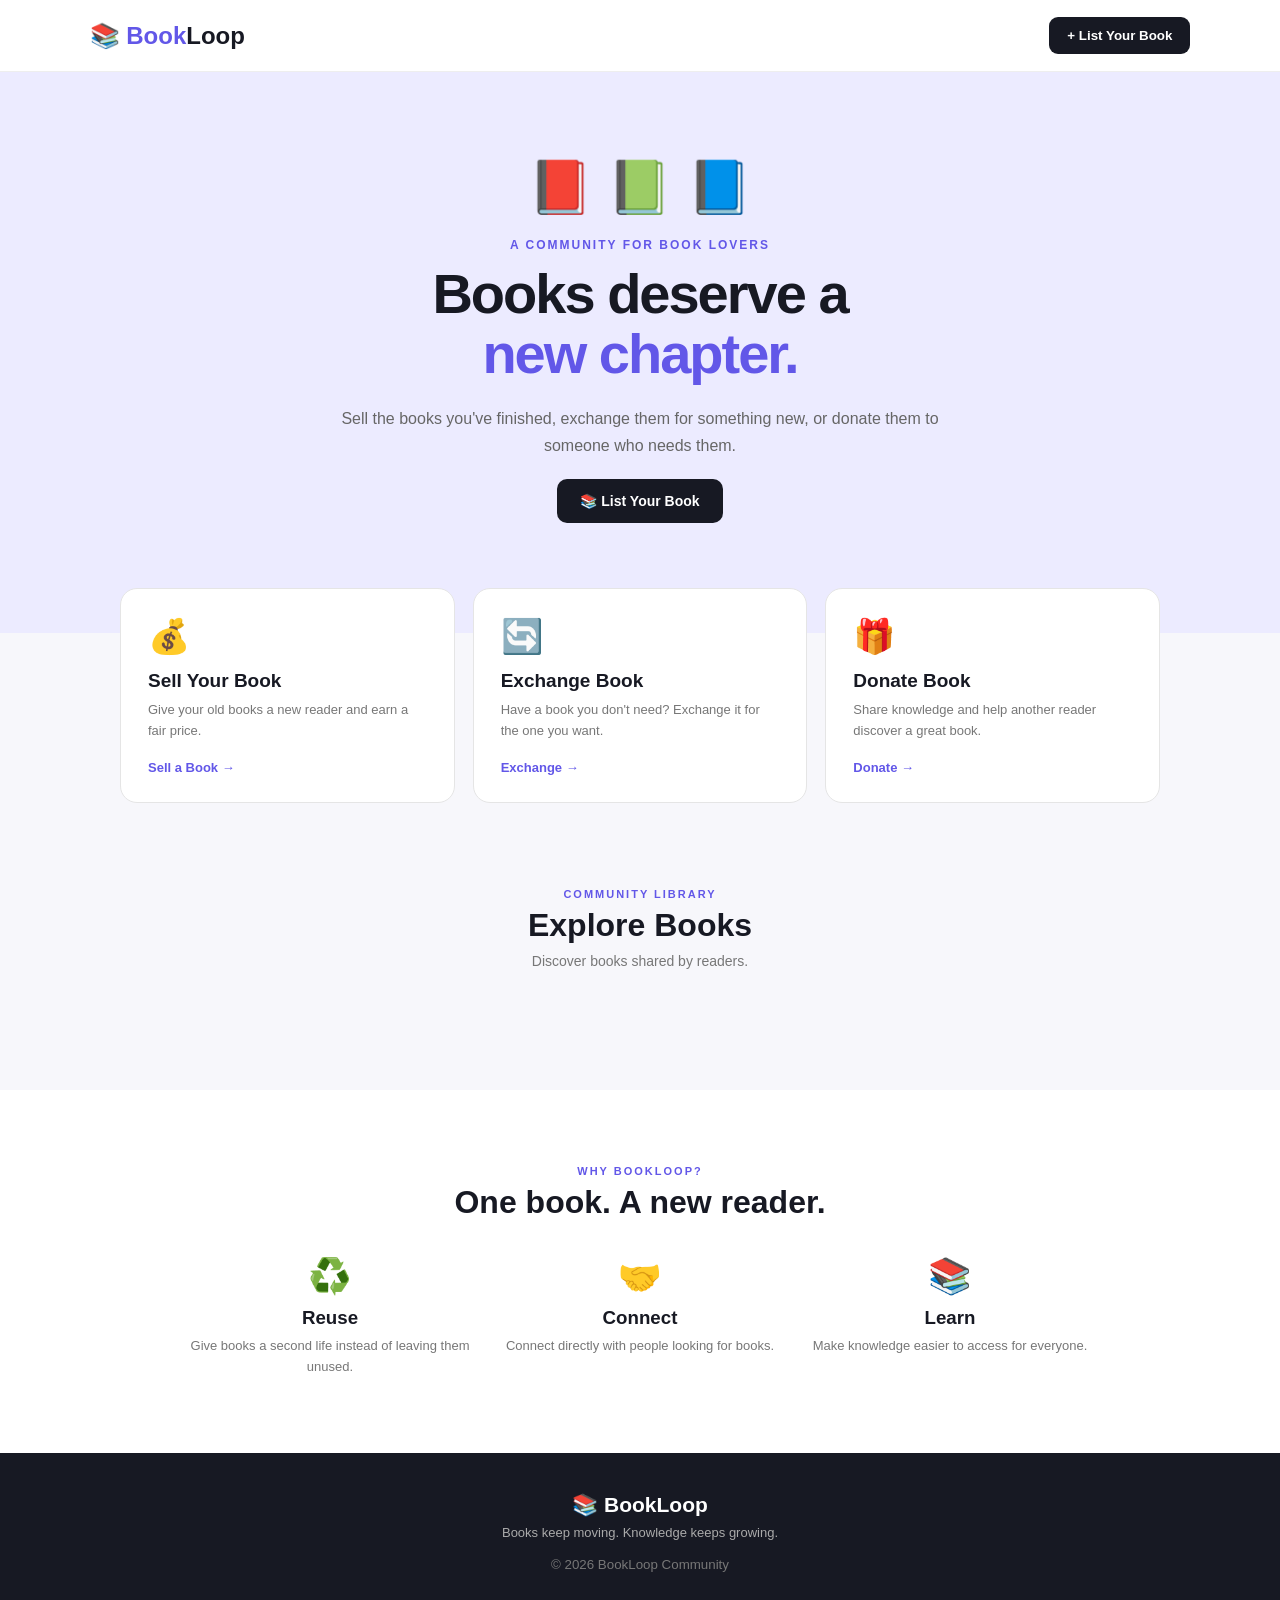
==== index.html @ 7c179e0e "Update index.html" ====
<!DOCTYPE html>
<html lang="en">
<head>
    <meta charset="UTF-8">
    <meta name="viewport" content="width=device-width, initial-scale=1.0">

    <title>BookLoop | Books That Keep Moving</title>

    <link rel="stylesheet" href="style.css">
    <style>
.popup-form {
    display: none;
    position: fixed;
    top: 50%;
    left: 50%;
    transform: translate(-50%, -50%);
    width: 90%;
    max-width: 550px;
    max-height: 90vh;
    overflow-y: auto;
    z-index: 9999;
    background: white;
    padding: 25px;
    border-radius: 15px;
    box-shadow: 0 10px 40px rgba(0,0,0,0.25);
}

.popup-form.active {
    display: block;
}
</style>
    
</head>

<body>

<!-- HEADER -->
<header class="header">

    <div class="logo">
        📚 <span>Book</span>Loop
    </div>

    <button class="header-btn" onclick="openForm('sell')">
        + List Your Book
    </button>

</header>


<!-- HERO -->
<section class="hero">

    <div class="hero-content">

        <div class="hero-books">
            📕 📗 📘
        </div>

        <p class="small-title">
            A COMMUNITY FOR BOOK LOVERS
        </p>

        <h1>
            Books deserve a<br>
            <span>new chapter.</span>
        </h1>

        <p class="hero-text">
            Sell the books you've finished, exchange them for
            something new, or donate them to someone who needs them.
        </p>

        <button class="main-btn" onclick="openForm('sell')">
            📚 List Your Book
        </button>

    </div>

</section>


<!-- THREE OPTIONS -->
<section class="options">

    <div class="option-card" onclick="openForm('sell')">

        <div class="option-icon">💰</div>

        <h2>Sell Your Book</h2>

        <p>
            Give your old books a new reader and
            earn a fair price.
        </p>

        <span>Sell a Book →</span>

    </div>


    <div class="option-card" onclick="openForm('exchange')">

        <div class="option-icon">🔄</div>

        <h2>Exchange Book</h2>

        <p>
            Have a book you don't need?
            Exchange it for the one you want.
        </p>

        <span>Exchange →</span>

    </div>


    <div class="option-card" onclick="openForm('donate')">

        <div class="option-icon">🎁</div>

        <h2>Donate Book</h2>

        <p>
            Share knowledge and help another
            reader discover a great book.
        </p>

        <span>Donate →</span>

    </div>

</section>


<!-- EXPLORE -->
<section class="explore">

    <div class="section-title">

        <p>COMMUNITY LIBRARY</p>

        <h2>Explore Books</h2>

        <span>
            Discover books shared by readers.
        </span>

    </div>
<div class="book-grid" id="bookGrid">

    <!-- यहाँ database से आने वाला वास्तविक data दिखाई देगा -->

</div>

</section>


<!-- WHY BOOKLOOP -->
<section class="why">

    <div class="section-title">

        <p>WHY BOOKLOOP?</p>

        <h2>One book. A new reader.</h2>

    </div>


    <div class="why-grid">

        <div>
            <span>♻️</span>
            <h3>Reuse</h3>
            <p>
                Give books a second life instead of
                leaving them unused.
            </p>
        </div>

        <div>
            <span>🤝</span>
            <h3>Connect</h3>
            <p>
                Connect directly with people looking
                for books.
            </p>
        </div>

        <div>
            <span>📚</span>
            <h3>Learn</h3>
            <p>
                Make knowledge easier to access
                for everyone.
            </p>
        </div>

    </div>

</section>


<!-- FOOTER -->
<footer>

    <div class="footer-logo">
        📚 BookLoop
    </div>

    <p>
        Books keep moving. Knowledge keeps growing.
    </p>

    <small>
        © 2026 BookLoop Community
    </small>

</footer>
    <!-- ================= SELL YOUR BOOK ================= -->

<form id="sell-form"
      class="form popup-form"
      action="/sell-book"
      method="POST">

    <div class="form-header">
        <div class="form-icon">📚</div>
        <div>
            <h2>Sell Your Book</h2>
            <p>Give your book a new reader.</p>
        </div>
    </div>

    <div class="form-group">
        <label for="sell_book_title">Book Title</label>
        <input type="text"
               id="sell_book_title"
               name="book_title"
               placeholder="Enter your book title"
               required>
    </div>

    <div class="form-group">
        <label for="sell_author">Author</label>
        <input type="text"
               id="sell_author"
               name="author"
               placeholder="Enter author name">
    </div>

    <div class="form-group">
        <label for="sell_category">Category</label>
        <select id="sell_category" name="category" required>
            <option value="">Select category</option>
            <option value="Mathematics">Mathematics</option>
            <option value="Physics">Physics</option>
            <option value="Chemistry">Chemistry</option>
            <option value="Computer Science">Computer Science</option>
            <option value="Engineering">Engineering</option>
            <option value="Commerce">Commerce</option>
            <option value="Arts">Arts</option>
            <option value="Other">Other</option>
        </select>
    </div>

    <div class="form-group">
        <label for="sell_course">Course</label>
        <input type="text"
               id="sell_course"
               name="course"
               placeholder="Example: B.Sc Mathematics">
    </div>

    <div class="form-group">
        <label for="sell_semester">Semester / Year</label>
        <input type="text"
               id="sell_semester"
               name="semester"
               placeholder="Example: Semester 2">
    </div>

    <div class="form-group">
        <label for="sell_condition">Book Condition</label>
        <select id="sell_condition"
                name="book_condition"
                required>
            <option value="">Select condition</option>
            <option value="Like New">Like New</option>
            <option value="Very Good">Very Good</option>
            <option value="Good">Good</option>
            <option value="Used">Used</option>
        </select>
    </div>

    <div class="form-group">
        <label for="sell_price">Price (₹)</label>
        <input type="number"
               id="sell_price"
               name="price"
               min="0"
               step="0.01"
               placeholder="Enter selling price"
               required>
    </div>

    <div class="form-group">
        <label for="sell_location">Location</label>
        <input type="text"
               id="sell_location"
               name="location"
               placeholder="Enter your location">
    </div>

    <div class="form-group">
        <label for="sell_contact">Contact Number</label>
        <input type="tel"
               id="sell_contact"
               name="contact_number"
               placeholder="Enter contact number"
               required>
    </div>

    <div class="form-group">
        <label for="sell_description">Book Details</label>
        <textarea id="sell_description"
                  name="description"
                  rows="4"
                  placeholder="Enter your book details..."></textarea>
    </div>

    <input type="hidden"
           name="listing_type"
           value="sell">

    <button type="submit" class="form-button">
        Sell Your Book
    </button>

</form>


<!-- ================= EXCHANGE BOOK ================= -->

<form id="exchange-form"
      class="form popup-form"
      action="/exchange-book"
      method="POST">

    <div class="form-header">
        <div class="form-icon">🔄</div>
        <div>
            <h2>Exchange Book</h2>
            <p>Exchange your book with another reader.</p>
        </div>
    </div>
    <div class="form-group">
        <label for="exchange_book_title">Your Book Title</label>
        <input type="text"
               id="exchange_book_title"
               name="book_title"
               placeholder="Enter your book title"
               required>
    </div>

    <div class="form-group">
        <label for="exchange_author">Author</label>
        <input type="text"
               id="exchange_author"
               name="author"
               placeholder="Enter author name">
    </div>

    <div class="form-group">
        <label for="exchange_category">Category</label>
        <select id="exchange_category"
                name="category"
                required>
            <option value="">Select category</option>
            <option value="Mathematics">Mathematics</option>
            <option value="Physics">Physics</option>
            <option value="Chemistry">Chemistry</option>
            <option value="Computer Science">Computer Science</option>
            <option value="Engineering">Engineering</option>
            <option value="Commerce">Commerce</option>
            <option value="Arts">Arts</option>
            <option value="Other">Other</option>
        </select>
    </div>

    <div class="form-group">
        <label for="exchange_course">Course</label>
        <input type="text"
               id="exchange_course"
               name="course"
               placeholder="Example: B.Sc Mathematics">
    </div>

    <div class="form-group">
        <label for="exchange_semester">Semester / Year</label>
        <input type="text"
               id="exchange_semester"
               name="semester"
               placeholder="Example: Semester 2">
    </div>

    <div class="form-group">
        <label for="exchange_condition">Book Condition</label>
        <select id="exchange_condition"
                name="book_condition"
                required>
            <option value="">Select condition</option>
            <option value="Like New">Like New</option>
            <option value="Very Good">Very Good</option>
            <option value="Good">Good</option>
            <option value="Used">Used</option>
        </select>
    </div>

    <div class="form-group">
        <label for="wanted_book">Book You Want in Exchange</label>
        <input type="text"
               id="wanted_book"
               name="wanted_book"
               placeholder="Which book do you want?"
               required>
    </div>

    <div class="form-group">
        <label for="exchange_location">Location</label>
        <input type="text"
               id="exchange_location"
               name="location"
               placeholder="Enter your location">
    </div>

    <div class="form-group">
        <label for="exchange_contact">Contact Number</label>
        <input type="tel"
               id="exchange_contact"
               name="contact_number"
               placeholder="Enter contact number"
               required>
    </div>

    <div class="form-group">
        <label for="exchange_description">Book Details</label>
        <textarea id="exchange_description"
                  name="description"
                  rows="4"
                  placeholder="Enter your book details..."></textarea>
    </div>

    <input type="hidden"
           name="listing_type"
           value="exchange">

    <button type="submit" class="form-button">
        Exchange Book
    </button>

</form>


<!-- ================= DONATE BOOK ================= -->

<form id="donate-form"
      class="form popup-form"
      action="/donate-book"
      method="POST">

    <div class="form-header">
        <div class="form-icon">❤️</div>
        <div>
            <h2>Donate Book</h2>
            <p>Donate your book and help another reader.</p>
        </div>
    </div>


        <div
            class="success"
            id="success"
        >

            <div>
                ✅
            </div>

            <h2>
                Listing Submitted!
            </h2>

            <p>
                Your book details have been saved for this session.
            </p>

            <button onclick="closeForm()">
                Done
            </button>

        </div>

    </div>
    <div class="form-group">
        <label for="donate_book_title">Book Title</label>
        <input type="text"
               id="donate_book_title"
               name="book_title"
               placeholder="Enter your book title"
               required>
    </div>

    <div class="form-group">
        <label for="donate_author">Author</label>
        <input type="text"
               id="donate_author"
               name="author"
               placeholder="Enter author name">
    </div>

    <div class="form-group">
        <label for="donate_category">Category</label>
        <select id="donate_category"
                name="category"
                required>
            <option value="">Select category</option>
            <option value="Mathematics">Mathematics</option>
            <option value="Physics">Physics</option>
            <option value="Chemistry">Chemistry</option>
            <option value="Computer Science">Computer Science</option>
            <option value="Engineering">Engineering</option>
            <option value="Commerce">Commerce</option>
            <option value="Arts">Arts</option>
            <option value="Other">Other</option>
        </select>
    </div>

    <div class="form-group">
        <label for="donate_course">Course</label>
        <input type="text"
               id="donate_course"
               name="course"
               placeholder="Example: B.Sc Mathematics">
    </div>

    <div class="form-group">
        <label for="donate_semester">Semester / Year</label>
        <input type="text"
               id="donate_semester"
               name="semester"
               placeholder="Example: Semester 2">
    </div>

    <div class="form-group">
        <label for="donate_condition">Book Condition</label>
        <select id="donate_condition"
                name="book_condition"
                required>
            <option value="">Select condition</option>
            <option value="Like New">Like New</option>
            <option value="Very Good">Very Good</option>
            <option value="Good">Good</option>
            <option value="Used">Used</option>
        </select>
    </div>

    <div class="form-group">
        <label for="donate_location">Location</label>
        <input type="text"
               id="donate_location"
               name="location"
               placeholder="Enter your location">
    </div>

    <div class="form-group">
        <label for="donate_contact">Contact Number</label>
        <input type="tel"
               id="donate_contact"
               name="contact_number"
               placeholder="Enter contact number"
               required>
    </div>

    <div class="form-group">
        <label for="donate_description">Book Details</label>
        <textarea id="donate_description"
                  name="description"
                  rows="4"
                  placeholder="Enter your book details..."></textarea>
    </div>

    <input type="hidden"
           name="listing_type"
           value="donate">

    <button type="submit" class="form-button">
        Donate Book
    </button>

</form>
</div>
<script src="script.js"></script>

</body>
</html>
---- style.css ----
*{
    margin:0;
    padding:0;
    box-sizing:border-box;
}

body{
    font-family:Arial, Helvetica, sans-serif;
    background:#f7f7fb;
    color:#171923;
}


/* HEADER */

.header{
    height:72px;

    background:white;

    display:flex;

    justify-content:space-between;
    align-items:center;

    padding:0 7%;

    border-bottom:1px solid #eeeeee;

    position:sticky;

    top:0;

    z-index:100;
}

.logo{
    font-size:24px;

    font-weight:800;
}

.logo span{
    color:#6257e8;
}

.header-btn{
    background:#171923;

    color:white;

    border:0;

    padding:11px 18px;

    border-radius:9px;

    font-weight:bold;

    cursor:pointer;
}


/* HERO */

.hero{
    background:#ecebff;

    padding:85px 20px 110px;

    text-align:center;
}

.hero-books{
    font-size:52px;

    margin-bottom:20px;
}

.small-title{
    color:#6257e8;

    font-size:12px;

    font-weight:bold;

    letter-spacing:2px;

    margin-bottom:12px;
}

.hero h1{
    font-size:56px;

    line-height:1.08;

    letter-spacing:-2px;
}

.hero h1 span{
    color:#6257e8;
}

.hero-text{
    max-width:620px;

    margin:20px auto;

    color:#666;

    line-height:1.7;

    font-size:16px;
}

.main-btn{
    background:#171923;

    color:white;

    border:0;

    padding:14px 23px;

    border-radius:10px;

    font-weight:bold;

    cursor:pointer;

    font-size:14px;
}


/* OPTIONS */

.options{
    max-width:1080px;

    margin:-45px auto 0;

    padding:0 20px;

    display:grid;

    grid-template-columns:
    repeat(3,1fr);

    gap:18px;

    position:relative;
}

.option-card{
    background:white;

    border:1px solid #e5e5e5;

    border-radius:17px;

    padding:27px;

    cursor:pointer;

    transition:.2s;
}

.option-card:hover{
    transform:translateY(-5px);

    box-shadow:
    0 15px 40px rgba(0,0,0,.08);
}

.option-icon{
    font-size:34px;

    margin-bottom:14px;
}

.option-card h2{
    font-size:19px;

    margin-bottom:8px;
}

.option-card p{
    color:#777;

    line-height:1.6;

    font-size:13px;
}

.option-card span{
    display:block;

    margin-top:18px;

    color:#6257e8;

    font-size:13px;

    font-weight:bold;
}


/* EXPLORE */

.explore{
    max-width:1080px;

    margin:auto;

    padding:85px 20px;
}

.section-title{
    text-align:center;

    margin-bottom:35px;
}

.section-title p{
    color:#6257e8;

    font-size:11px;

    letter-spacing:2px;

    font-weight:bold;

    margin-bottom:7px;
}

.section-title h2{
    font-size:32px;

    margin-bottom:8px;
}

.section-title span{
    color:#777;

    font-size:14px;
}


/* BOOK GRID */

.book-grid{
    display:grid;

    grid-template-columns:
    repeat(3,1fr);

    gap:20px;
}

.book-card{
    background:white;

    border:1px solid #e4e4e4;

    border-radius:17px;

    overflow:hidden;
}

.book-image{
    height:155px;

    display:flex;

    justify-content:center;

    align-items:center;

    font-size:65px;
}

.purple{
    background:#e9e8ff;
}

.orange{
    background:#fff0df;
}

.green{
    background:#e4f7ed;
}

.book-info{
    padding:19px;
}

.tag{
    background:#eeedff;

    color:#6257e8;

    padding:5px 8px;

    border-radius:20px;

    font-size:10px;

    font-weight:bold;
}

.tag.exchange{
    background:#fff0dc;

    color:#b96a00;
}

.tag.donate{
    background:#e2f7ea;

    color:#178447;
}

.book-info h3{
    margin:13px 0 9px;

    font-size:17px;
}

.book-info p{
    color:#777;

    font-size:12px;

    margin:5px 0;
}

.book-bottom{
    display:flex;

    justify-content:space-between;

    align-items:center;

    margin-top:17px;
}

.book-bottom strong{
    font-size:15px;
}

.book-bottom button{
    background:#171923;

    color:white;

    border:0;

    padding:8px 14px;

    border-radius:7px;

    cursor:pointer;
}


/* WHY */

.why{
    background:white;

    padding:75px 20px;
}

.why-grid{
    max-width:900px;

    margin:auto;

    display:grid;

    grid-template-columns:
    repeat(3,1fr);

    gap:30px;

    text-align:center;
}

.why-grid span{
    font-size:35px;
}
.why-grid h3{
    margin:10px 0 7px;
}

.why-grid p{
    color:#777;

    font-size:13px;

    line-height:1.6;
}


/* FOOTER */

footer{
    background:#171923;

    color:white;

    text-align:center;

    padding:40px 20px;
}

.footer-logo{
    font-size:21px;

    font-weight:bold;

    margin-bottom:8px;
}

footer p{
    color:#aaa;

    font-size:13px;

    margin-bottom:15px;
}

footer small{
    color:#777;
}


/* MODAL */

.modal{
    display:none;

    position:fixed;

    inset:0;

    background:rgba(0,0,0,.65);

    z-index:1000;

    padding:18px;

    justify-content:center;

    align-items:center;
}

.modal.active{
    display:flex;
}

.form-box{
    width:100%;

    max-width:570px;

    max-height:92vh;

    overflow-y:auto;

    background:white;

    border-radius:19px;

    padding:28px;

    position:relative;
}

.close{
    position:absolute;

    right:15px;

    top:9px;

    border:0;

    background:none;

    font-size:30px;

    cursor:pointer;

    color:#555;
}


/* FORM HEADER */

.form-header{
    display:flex;

    align-items:center;

    gap:14px;

    margin-bottom:7px;
}

.form-header > span{
    font-size:34px;
}

.form-header p{
    color:#6257e8;

    font-size:10px;

    letter-spacing:1px;

    font-weight:bold;
}

.form-header h2{
    font-size:23px;

    margin-top:3px;
}

.form-note{
    color:#777;

    font-size:13px;

    margin-bottom:22px;
}


/* FORM */

form label{
    display:block;

    font-size:12px;

    font-weight:bold;

    margin:13px 0 5px;
}

input,
select,
textarea{
    width:100%;

    padding:11px 12px;

    border:1px solid #ddd;

    border-radius:8px;

    font-size:13px;

    outline:none;

    font-family:inherit;
}

input:focus,
select:focus,
textarea:focus{
    border-color:#6257e8;
}

textarea{
    height:90px;

    resize:vertical;
}

.two{
    display:grid;

    grid-template-columns:1fr 1fr;

    gap:13px;
}

.submit-btn{
    width:100%;

    background:#171923;

    color:white;

    border:0;

    padding:14px;

    border-radius:9px;

    margin-top:20px;

    cursor:pointer;

    font-weight:bold;
}

.hide{
    display:none;
}


/* SUCCESS */

.success{
    display:none;

    text-align:center;

    padding:45px 10px;
}

.success.active{
    display:block;
}

.success > div{
    font-size:55px;

    margin-bottom:10px;
}

.success p{
    color:#777;

    margin:10px 0 20px;

    font-size:13px;
}

.success button{
    background:#171923;

    color:white;

    border:0;

    padding:11px 25px;

    border-radius:8px;

    cursor:pointer;
}


/* MOBILE */

@media(max-width:760px){

    .header{
        padding:0 18px;
    }

    .logo{
        font-size:20px;
    }

    .header-btn{
        padding:9px 12px;

        font-size:11px;
    }

    .hero{
        padding:65px 20px 80px;
    }

    .hero h1{
        font-size:40px;
    }

    .options{
        grid-template-columns:1fr;

        margin-top:0;

        padding-top:20px;
    }

    .book-grid{
        grid-template-columns:1fr;
    }

    .why-grid{
        grid-template-columns:1fr;
    }

    .two{
        grid-template-columns:1fr;
    }

}
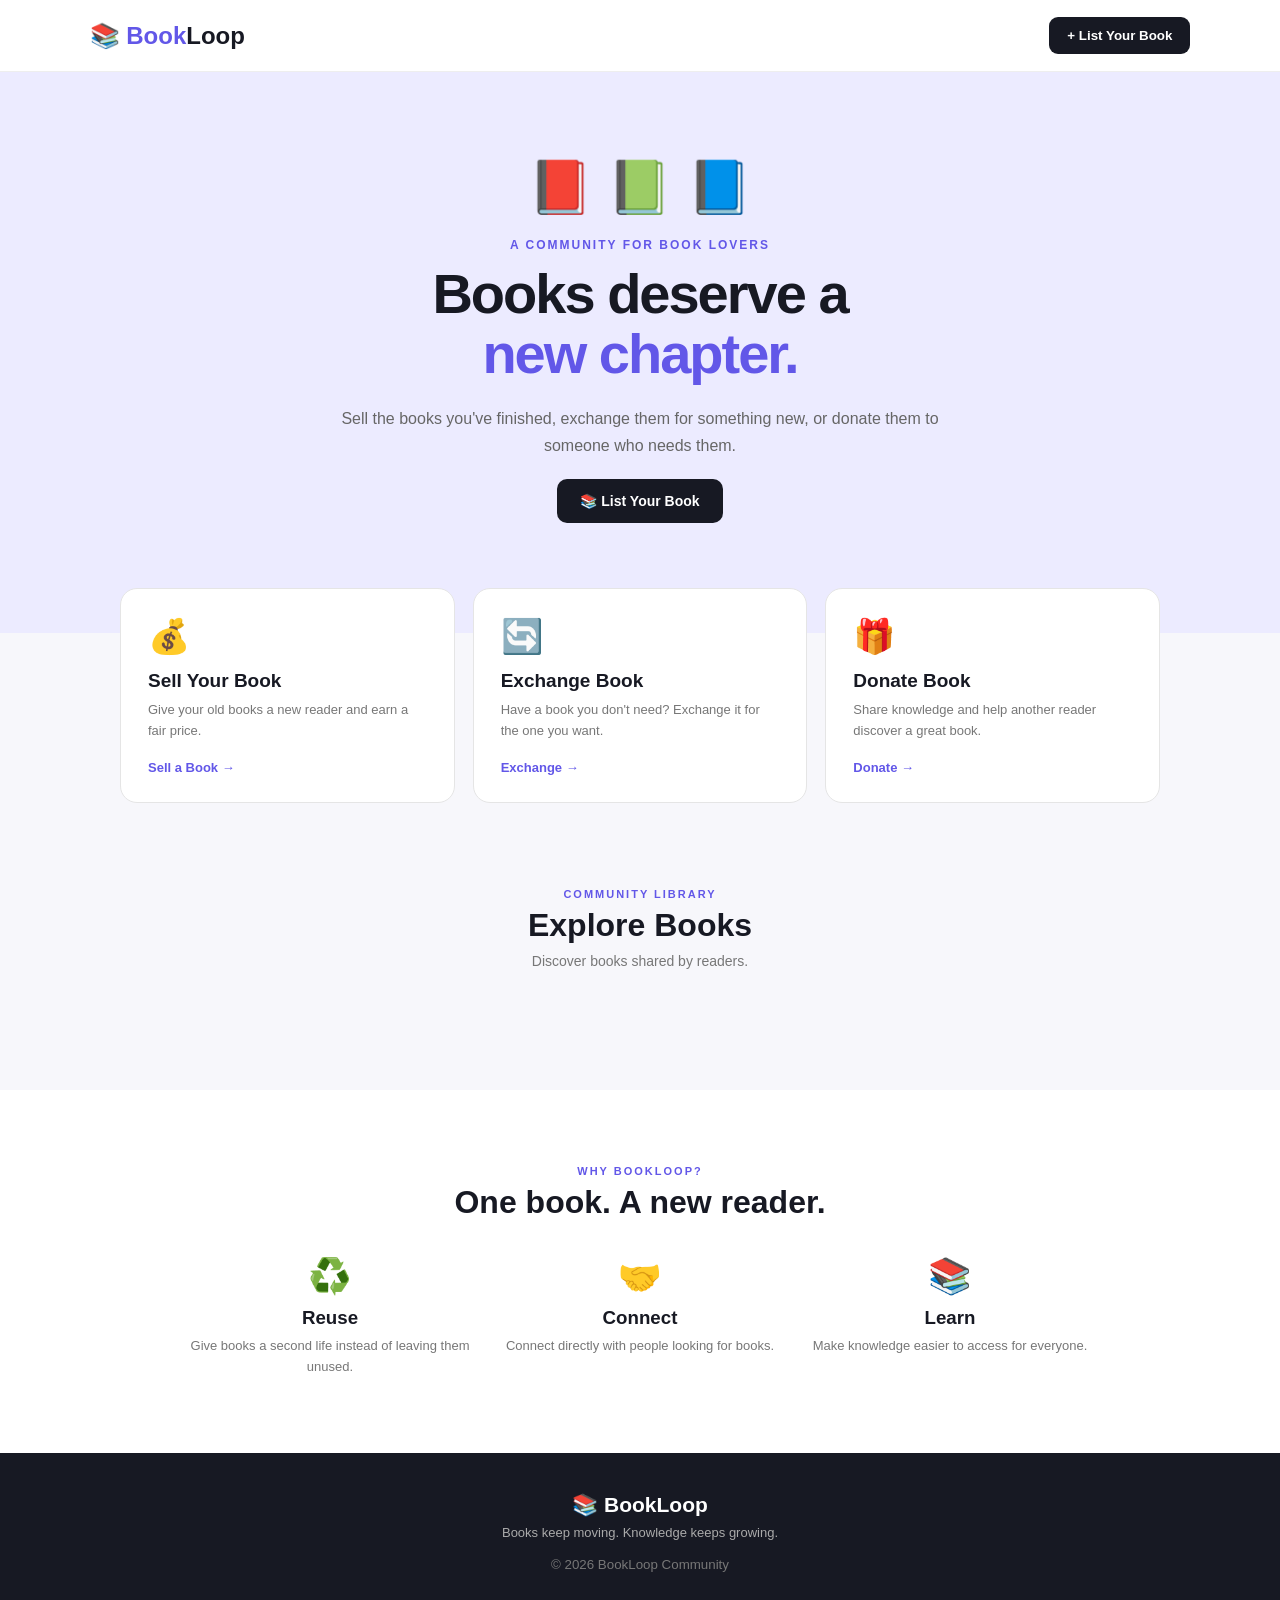
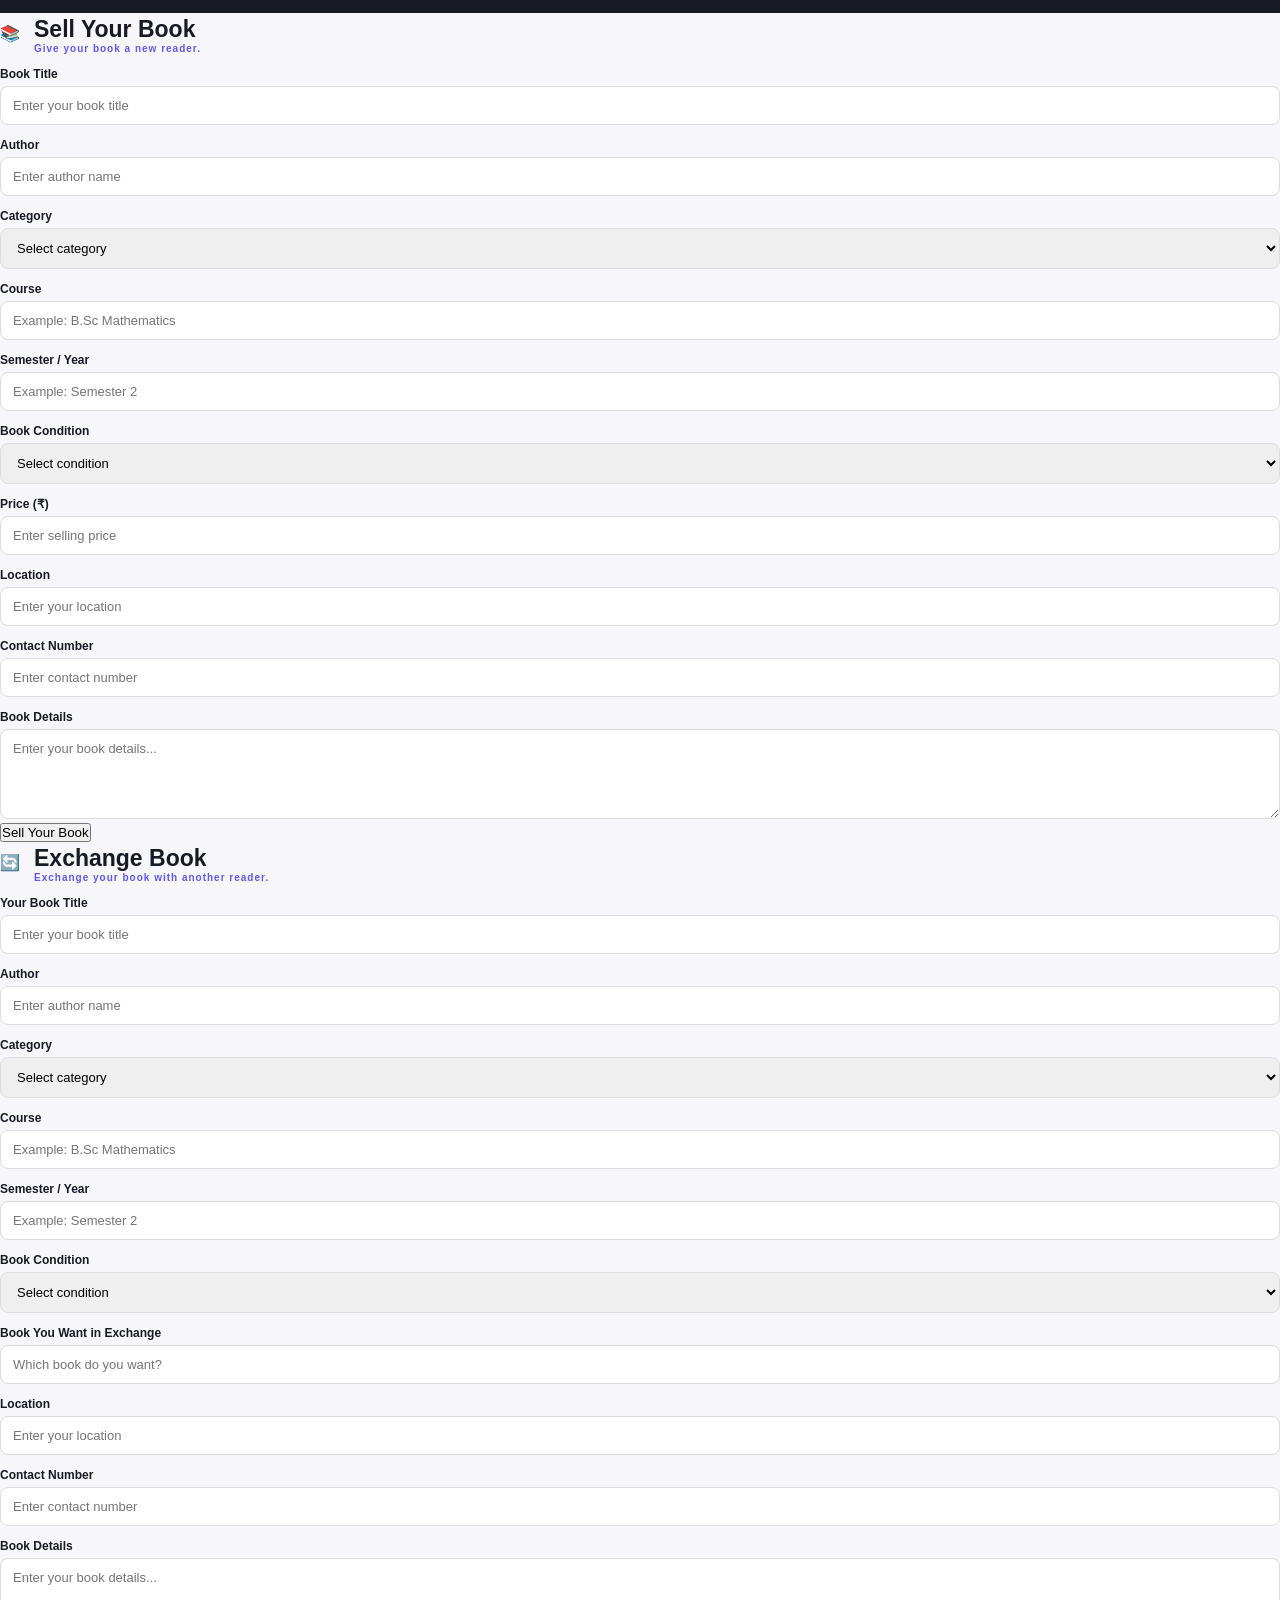
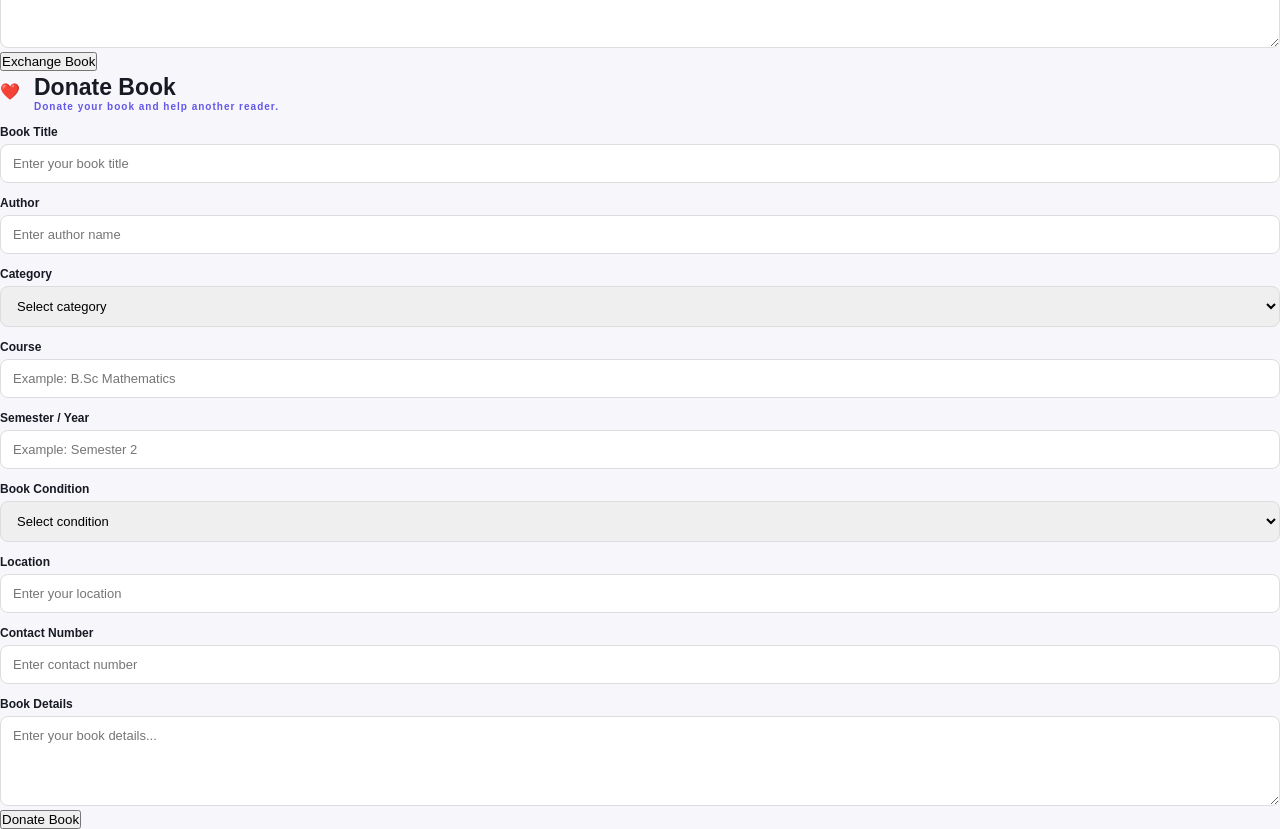
==== commit acca8e42: "Update index.html" ====
--- a/index.html
+++ b/index.html
@@ -7,29 +7,6 @@
     <title>BookLoop | Books That Keep Moving</title>
 
     <link rel="stylesheet" href="style.css">
-    <style>
-.popup-form {
-    display: none;
-    position: fixed;
-    top: 50%;
-    left: 50%;
-    transform: translate(-50%, -50%);
-    width: 90%;
-    max-width: 550px;
-    max-height: 90vh;
-    overflow-y: auto;
-    z-index: 9999;
-    background: white;
-    padding: 25px;
-    border-radius: 15px;
-    box-shadow: 0 10px 40px rgba(0,0,0,0.25);
-}
-
-.popup-form.active {
-    display: block;
-}
-</style>
-    
 </head>
 
 <body>
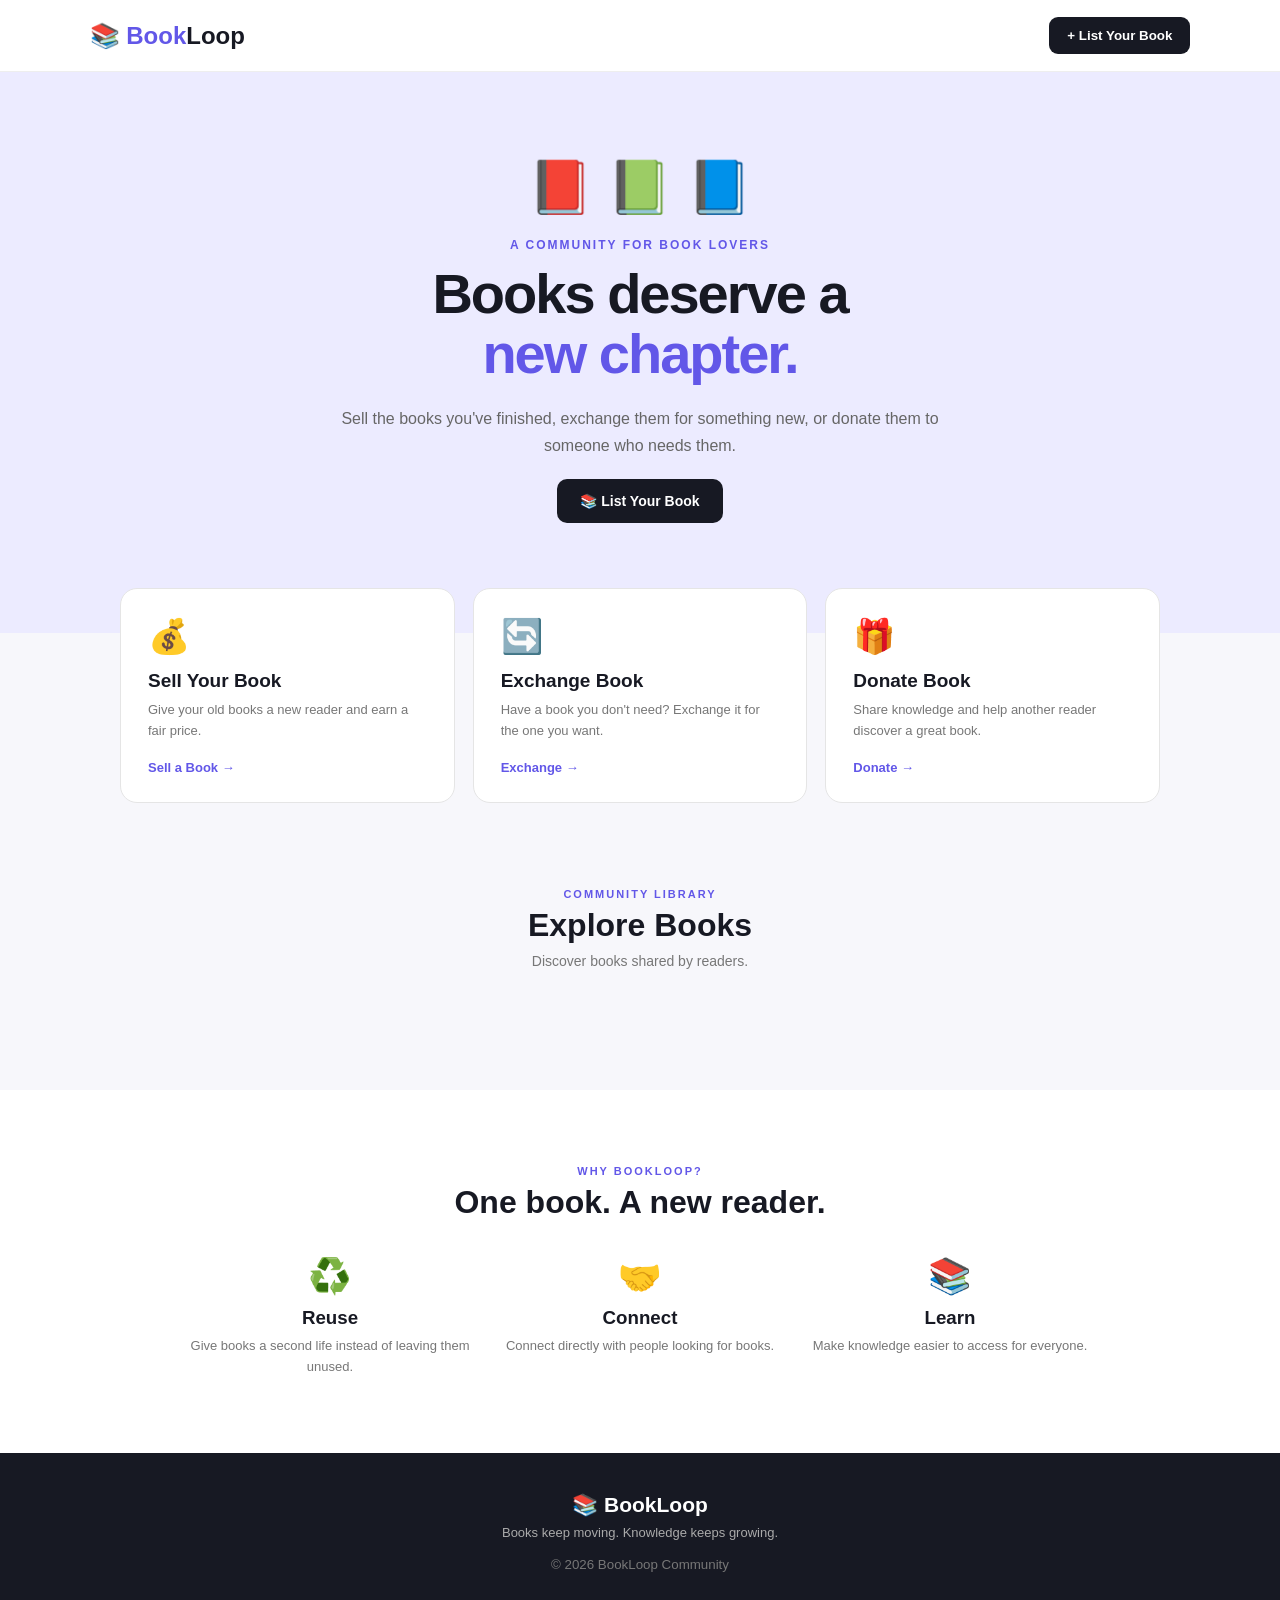
==== commit a42fc37a: "Update index.html" ====
--- a/index.html
+++ b/index.html
@@ -201,6 +201,9 @@
       class="form popup-form"
       action="/sell-book"
       method="POST">
+    <button type="button" class="back-button" onclick="closeForm()">
+    ← Back
+</button>
 
     <div class="form-header">
         <div class="form-icon">📚</div>
@@ -324,6 +327,9 @@
       class="form popup-form"
       action="/exchange-book"
       method="POST">
+    <button type="button" class="back-button" onclick="closeForm()">
+    ← Back
+</button>
 
     <div class="form-header">
         <div class="form-icon">🔄</div>
@@ -446,6 +452,9 @@
       class="form popup-form"
       action="/donate-book"
       method="POST">
+    <button type="button" class="back-button" onclick="closeForm()">
+    ← Back
+</button>
 
     <div class="form-header">
         <div class="form-icon">❤️</div>
--- a/style.css
+++ b/style.css
@@ -703,3 +703,19 @@
     }
 
 }
+.popup-form {
+    display: none !important;
+    position: fixed !important;
+    top: 50% !important;
+    left: 50% !important;
+    transform: translate(-50%, -50%) !important;
+    z-index: 99999 !important;
+    width: 90%;
+    max-width: 550px;
+    max-height: 90vh;
+    overflow-y: auto;
+}
+
+.popup-form.active {
+    display: block;
+}
